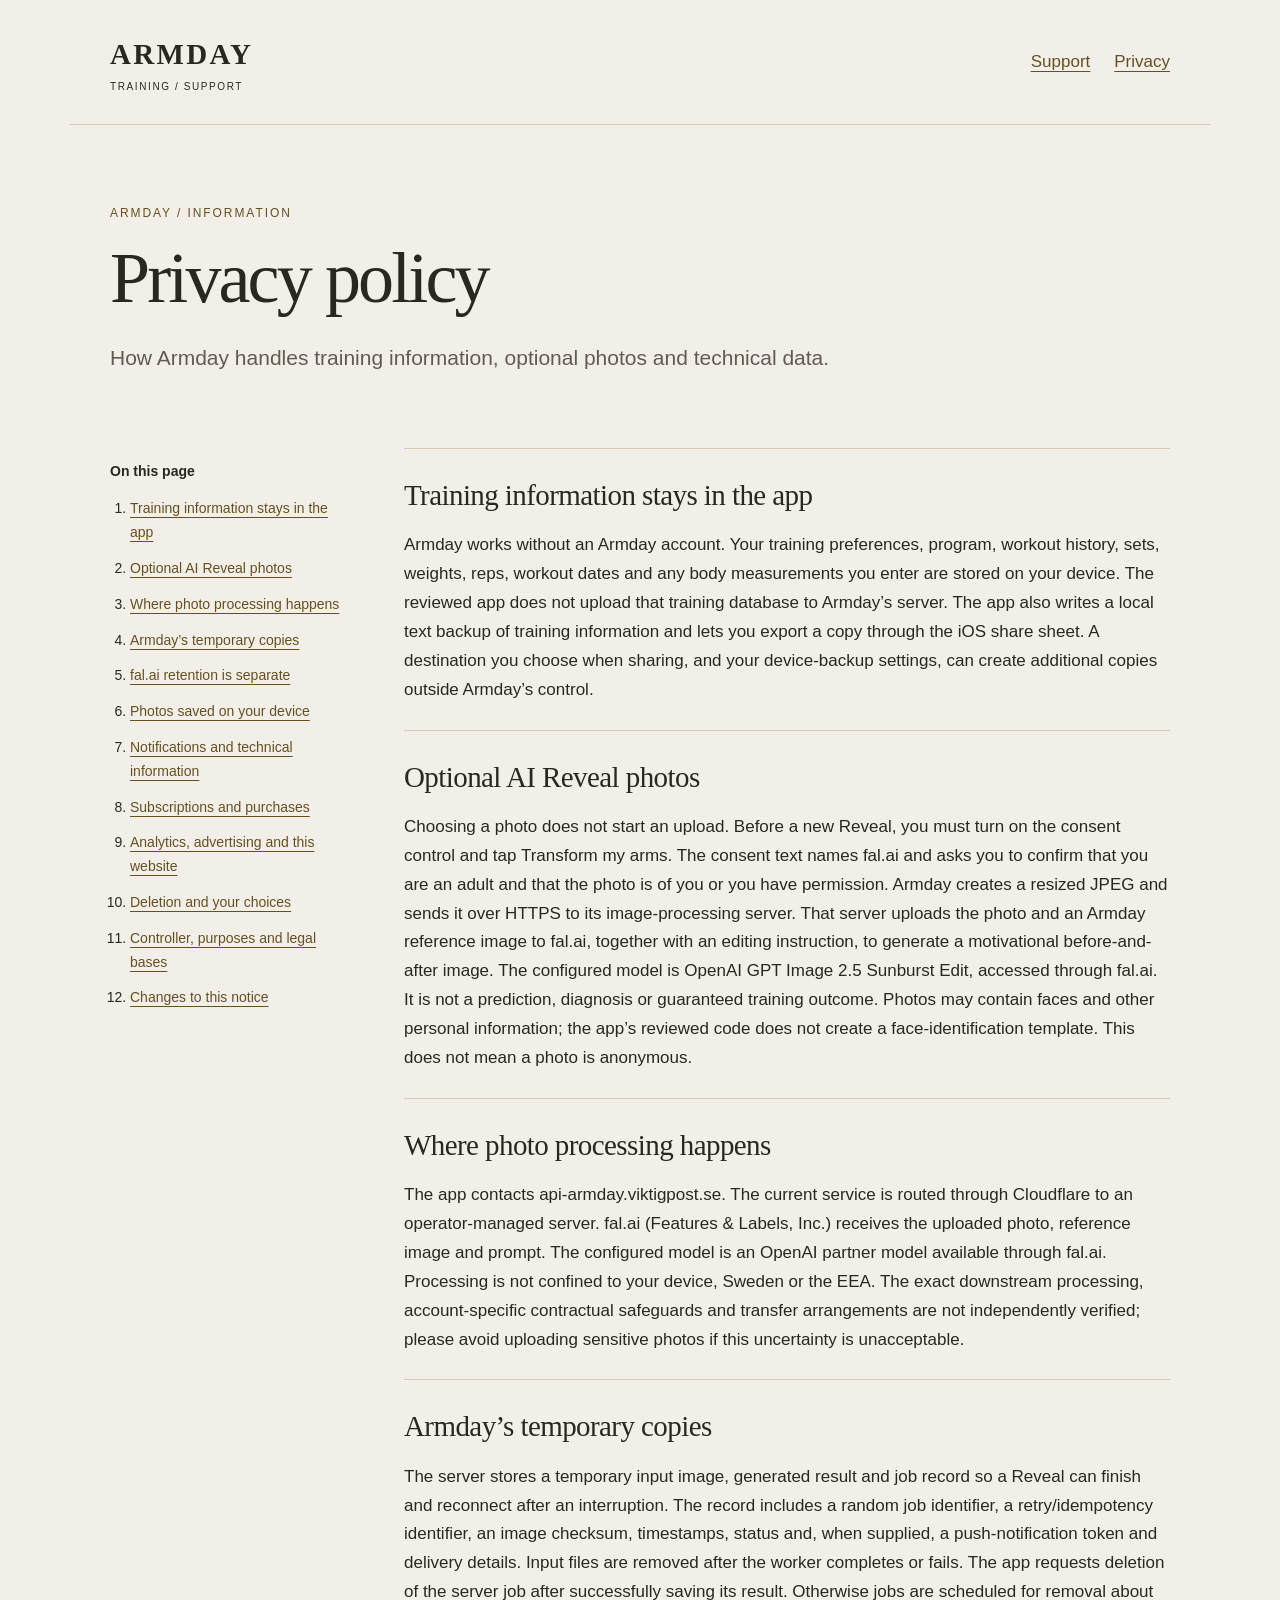
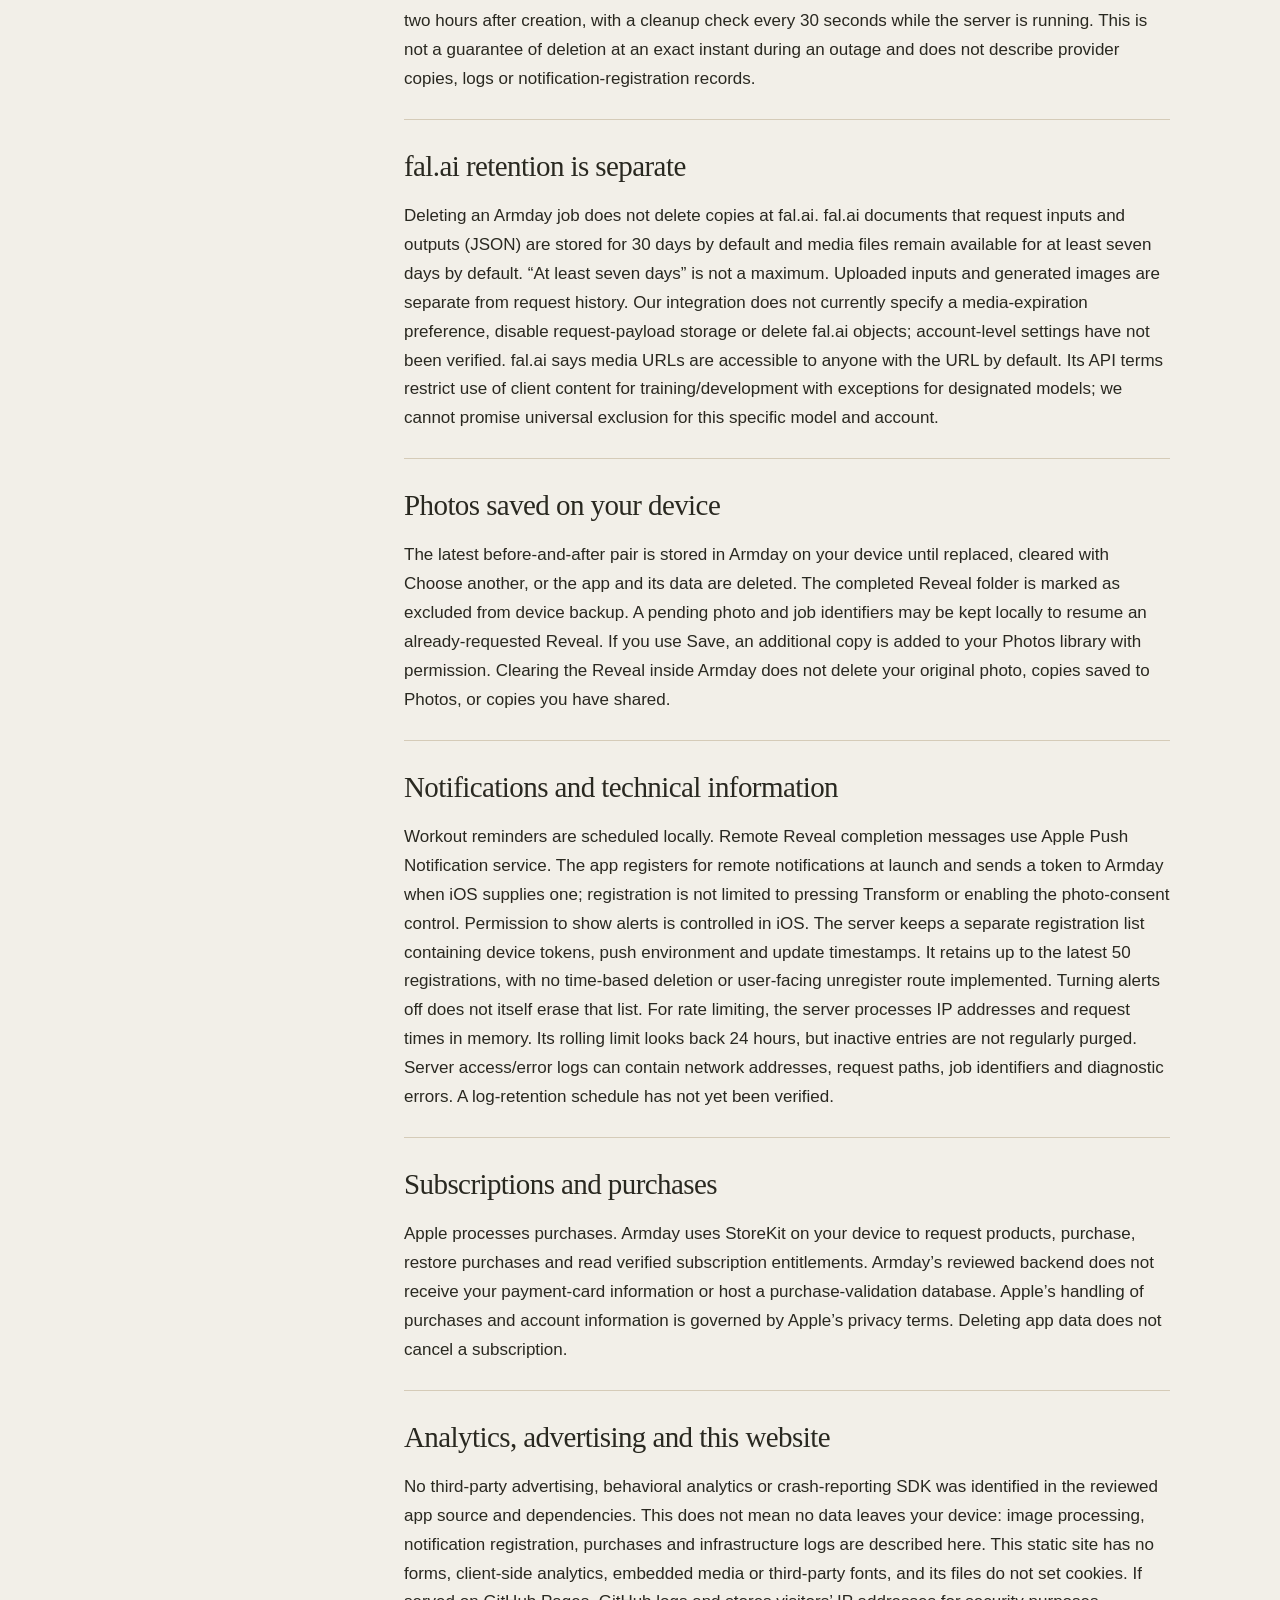
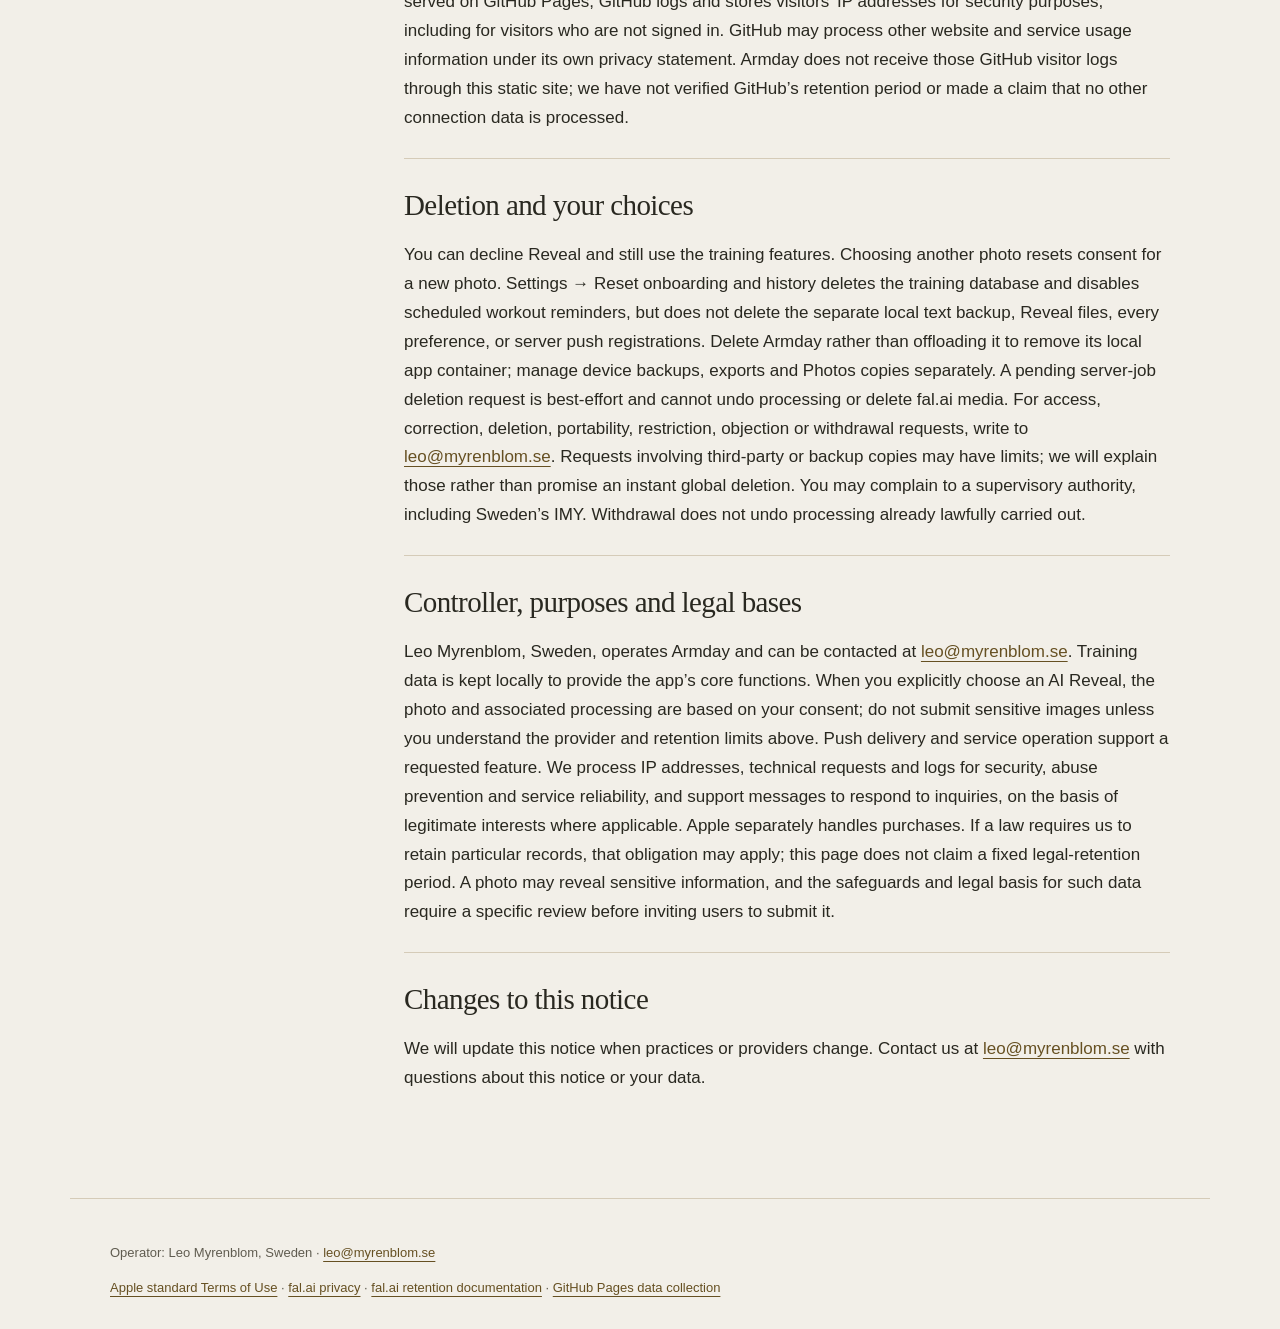
==== privacy/index.html @ 97add1f8 "Stage Armday privacy and support pages for owner review" ====
<!doctype html>
<html lang="en"><head><meta charset="utf-8"><meta name="viewport" content="width=device-width,initial-scale=1"><meta name="referrer" content="no-referrer"><title>Privacy policy — Armday</title><link rel="canonical" href="https://leonardhugo08-star.github.io/privacy/"><link rel="stylesheet" href="/styles.css"></head>
<body><a class="skip" href="#main">Skip to content</a><header><a class="brand" href="/">ARMDAY<span>TRAINING / SUPPORT</span></a><nav aria-label="Main"><a href="/support/">Support</a><a href="/privacy/">Privacy</a></nav></header>
<main id="main"><div class="intro"><p class="eyebrow">ARMDAY / INFORMATION</p><h1>Privacy policy</h1><p class="lede">How Armday handles training information, optional photos and technical data.</p></div><div class="layout"><aside><h2>On this page</h2><ol><li><a href="#section-1">Training information stays in the app</a></li><li><a href="#section-2">Optional AI Reveal photos</a></li><li><a href="#section-3">Where photo processing happens</a></li><li><a href="#section-4">Armday’s temporary copies</a></li><li><a href="#section-5">fal.ai retention is separate</a></li><li><a href="#section-6">Photos saved on your device</a></li><li><a href="#section-7">Notifications and technical information</a></li><li><a href="#section-8">Subscriptions and purchases</a></li><li><a href="#section-9">Analytics, advertising and this website</a></li><li><a href="#section-10">Deletion and your choices</a></li><li><a href="#section-11">Controller, purposes and legal bases</a></li><li><a href="#section-12">Changes to this notice</a></li></ol></aside><article><section id="section-1"><h2>Training information stays in the app</h2><p>Armday works without an Armday account. Your training preferences, program, workout history, sets, weights, reps, workout dates and any body measurements you enter are stored on your device. The reviewed app does not upload that training database to Armday’s server. The app also writes a local text backup of training information and lets you export a copy through the iOS share sheet. A destination you choose when sharing, and your device-backup settings, can create additional copies outside Armday’s control.</p></section><section id="section-2"><h2>Optional AI Reveal photos</h2><p>Choosing a photo does not start an upload. Before a new Reveal, you must turn on the consent control and tap Transform my arms. The consent text names fal.ai and asks you to confirm that you are an adult and that the photo is of you or you have permission. Armday creates a resized JPEG and sends it over HTTPS to its image-processing server. That server uploads the photo and an Armday reference image to fal.ai, together with an editing instruction, to generate a motivational before-and-after image. The configured model is OpenAI GPT Image 2.5 Sunburst Edit, accessed through fal.ai. It is not a prediction, diagnosis or guaranteed training outcome. Photos may contain faces and other personal information; the app’s reviewed code does not create a face-identification template. This does not mean a photo is anonymous.</p></section><section id="section-3"><h2>Where photo processing happens</h2><p>The app contacts api-armday.viktigpost.se. The current service is routed through Cloudflare to an operator-managed server. fal.ai (Features &amp; Labels, Inc.) receives the uploaded photo, reference image and prompt. The configured model is an OpenAI partner model available through fal.ai. Processing is not confined to your device, Sweden or the EEA. The exact downstream processing, account-specific contractual safeguards and transfer arrangements are not independently verified; please avoid uploading sensitive photos if this uncertainty is unacceptable.</p></section><section id="section-4"><h2>Armday’s temporary copies</h2><p>The server stores a temporary input image, generated result and job record so a Reveal can finish and reconnect after an interruption. The record includes a random job identifier, a retry/idempotency identifier, an image checksum, timestamps, status and, when supplied, a push-notification token and delivery details. Input files are removed after the worker completes or fails. The app requests deletion of the server job after successfully saving its result. Otherwise jobs are scheduled for removal about two hours after creation, with a cleanup check every 30 seconds while the server is running. This is not a guarantee of deletion at an exact instant during an outage and does not describe provider copies, logs or notification-registration records.</p></section><section id="section-5"><h2>fal.ai retention is separate</h2><p>Deleting an Armday job does not delete copies at fal.ai. fal.ai documents that request inputs and outputs (JSON) are stored for 30 days by default and media files remain available for at least seven days by default. “At least seven days” is not a maximum. Uploaded inputs and generated images are separate from request history. Our integration does not currently specify a media-expiration preference, disable request-payload storage or delete fal.ai objects; account-level settings have not been verified. fal.ai says media URLs are accessible to anyone with the URL by default. Its API terms restrict use of client content for training/development with exceptions for designated models; we cannot promise universal exclusion for this specific model and account.</p></section><section id="section-6"><h2>Photos saved on your device</h2><p>The latest before-and-after pair is stored in Armday on your device until replaced, cleared with Choose another, or the app and its data are deleted. The completed Reveal folder is marked as excluded from device backup. A pending photo and job identifiers may be kept locally to resume an already-requested Reveal. If you use Save, an additional copy is added to your Photos library with permission. Clearing the Reveal inside Armday does not delete your original photo, copies saved to Photos, or copies you have shared.</p></section><section id="section-7"><h2>Notifications and technical information</h2><p>Workout reminders are scheduled locally. Remote Reveal completion messages use Apple Push Notification service. The app registers for remote notifications at launch and sends a token to Armday when iOS supplies one; registration is not limited to pressing Transform or enabling the photo-consent control. Permission to show alerts is controlled in iOS. The server keeps a separate registration list containing device tokens, push environment and update timestamps. It retains up to the latest 50 registrations, with no time-based deletion or user-facing unregister route implemented. Turning alerts off does not itself erase that list. For rate limiting, the server processes IP addresses and request times in memory. Its rolling limit looks back 24 hours, but inactive entries are not regularly purged. Server access/error logs can contain network addresses, request paths, job identifiers and diagnostic errors. A log-retention schedule has not yet been verified.</p></section><section id="section-8"><h2>Subscriptions and purchases</h2><p>Apple processes purchases. Armday uses StoreKit on your device to request products, purchase, restore purchases and read verified subscription entitlements. Armday’s reviewed backend does not receive your payment-card information or host a purchase-validation database. Apple’s handling of purchases and account information is governed by Apple’s privacy terms. Deleting app data does not cancel a subscription.</p></section><section id="section-9"><h2>Analytics, advertising and this website</h2><p>No third-party advertising, behavioral analytics or crash-reporting SDK was identified in the reviewed app source and dependencies. This does not mean no data leaves your device: image processing, notification registration, purchases and infrastructure logs are described here. This static site has no forms, client-side analytics, embedded media or third-party fonts, and its files do not set cookies. If served on GitHub Pages, GitHub logs and stores visitors’ IP addresses for security purposes, including for visitors who are not signed in. GitHub may process other website and service usage information under its own privacy statement. Armday does not receive those GitHub visitor logs through this static site; we have not verified GitHub’s retention period or made a claim that no other connection data is processed.</p></section><section id="section-10"><h2>Deletion and your choices</h2><p>You can decline Reveal and still use the training features. Choosing another photo resets consent for a new photo. Settings → Reset onboarding and history deletes the training database and disables scheduled workout reminders, but does not delete the separate local text backup, Reveal files, every preference, or server push registrations. Delete Armday rather than offloading it to remove its local app container; manage device backups, exports and Photos copies separately. A pending server-job deletion request is best-effort and cannot undo processing or delete fal.ai media. For access, correction, deletion, portability, restriction, objection or withdrawal requests, write to <a href="mailto:leo@myrenblom.se">leo@myrenblom.se</a>. Requests involving third-party or backup copies may have limits; we will explain those rather than promise an instant global deletion. You may complain to a supervisory authority, including Sweden’s IMY. Withdrawal does not undo processing already lawfully carried out.</p></section><section id="section-11"><h2>Controller, purposes and legal bases</h2><p>Leo Myrenblom, Sweden, operates Armday and can be contacted at <a href="mailto:leo@myrenblom.se">leo@myrenblom.se</a>. Training data is kept locally to provide the app’s core functions. When you explicitly choose an AI Reveal, the photo and associated processing are based on your consent; do not submit sensitive images unless you understand the provider and retention limits above. Push delivery and service operation support a requested feature. We process IP addresses, technical requests and logs for security, abuse prevention and service reliability, and support messages to respond to inquiries, on the basis of legitimate interests where applicable. Apple separately handles purchases. If a law requires us to retain particular records, that obligation may apply; this page does not claim a fixed legal-retention period. A photo may reveal sensitive information, and the safeguards and legal basis for such data require a specific review before inviting users to submit it.</p></section><section id="section-12"><h2>Changes to this notice</h2><p>We will update this notice when practices or providers change. Contact us at <a href="mailto:leo@myrenblom.se">leo@myrenblom.se</a> with questions about this notice or your data.</p></section></article></div></main>
<footer><p>Operator: Leo Myrenblom, Sweden · <a href="mailto:leo@myrenblom.se">leo@myrenblom.se</a></p><a href="https://www.apple.com/legal/internet-services/itunes/dev/stdeula/">Apple standard Terms of Use</a> · <a href="https://fal.ai/privacy">fal.ai privacy</a> · <a href="https://fal.ai/docs/documentation/model-apis/media-expiration">fal.ai retention documentation</a> · <a href="https://docs.github.com/en/pages/getting-started-with-github-pages/what-is-github-pages#data-collection">GitHub Pages data collection</a></footer></body></html>
---- styles.css ----
*{box-sizing:border-box}html{scroll-behavior:auto}body{margin:0;background:#f2efe8;color:#292820;font:17px/1.7 ui-sans-serif,-apple-system,BlinkMacSystemFont,"Segoe UI",sans-serif}a{color:#665022;text-underline-offset:4px}a:focus-visible{outline:3px solid #987534;outline-offset:5px}header,main,footer{max-width:1140px;margin:auto;padding:30px 40px}header{display:flex;align-items:center;justify-content:space-between;gap:24px;border-bottom:1px solid #d5cbb8}.brand{font-family:Georgia,serif;font-weight:700;letter-spacing:.08em;font-size:29px;text-decoration:none;color:#292820}.brand span{display:block;font:10px/1.5 ui-sans-serif,sans-serif;letter-spacing:.16em}nav{display:flex;gap:24px}nav a{padding:10px 0}.notice{background:#292820;color:#fff1cf;text-align:center;font-size:12px;letter-spacing:.05em;padding:13px 22px}.intro{max-width:800px;padding:36px 0 52px}.eyebrow{font-size:12px;letter-spacing:.16em;color:#665022}h1{font-family:Georgia,serif;font-weight:400;font-size:clamp(42px,6vw,72px);line-height:1.08;letter-spacing:-.04em;margin:16px 0 25px}.lede{font-size:21px;line-height:1.55;color:#605c50}.layout{display:grid;grid-template-columns:230px minmax(0,1fr);gap:64px}aside{font-size:14px}aside h2{font-size:14px;font-weight:600}ol{padding-left:20px}li{margin-bottom:12px}article h2{font:400 29px/1.25 Georgia,serif;letter-spacing:-.02em;margin:0 0 18px}section{border-top:1px solid #d5cbb8;padding:28px 0 25px;scroll-margin-top:20px}section p{margin:0}footer{margin-top:50px;border-top:1px solid #d5cbb8;font-size:13px;color:#605c50}.skip{position:absolute;left:12px;top:-100px;background:white;padding:12px}.skip:focus{top:12px}p,a{overflow-wrap:anywhere}@media(max-width:740px){header,main,footer{padding:24px}.layout{display:block}.intro{padding:20px 0 28px}aside{border-top:1px solid #d5cbb8;padding:12px 0}aside ol{columns:2;column-gap:28px;font-size:13px}aside li{break-inside:avoid}header{align-items:flex-start;gap:12px}nav{gap:15px;font-size:14px}.brand{font-size:24px}.brand span{font-size:8px}h1{font-size:46px}.lede{font-size:18px}article h2{font-size:27px}body{font-size:16px}}@media(max-width:360px){header{flex-direction:column}aside ol{columns:1}}@media print{header,nav,aside,.skip{display:none}.layout{display:block}.notice{color:black;background:white}body{background:white;color:black}section{break-inside:avoid}h1{font-size:35px}}
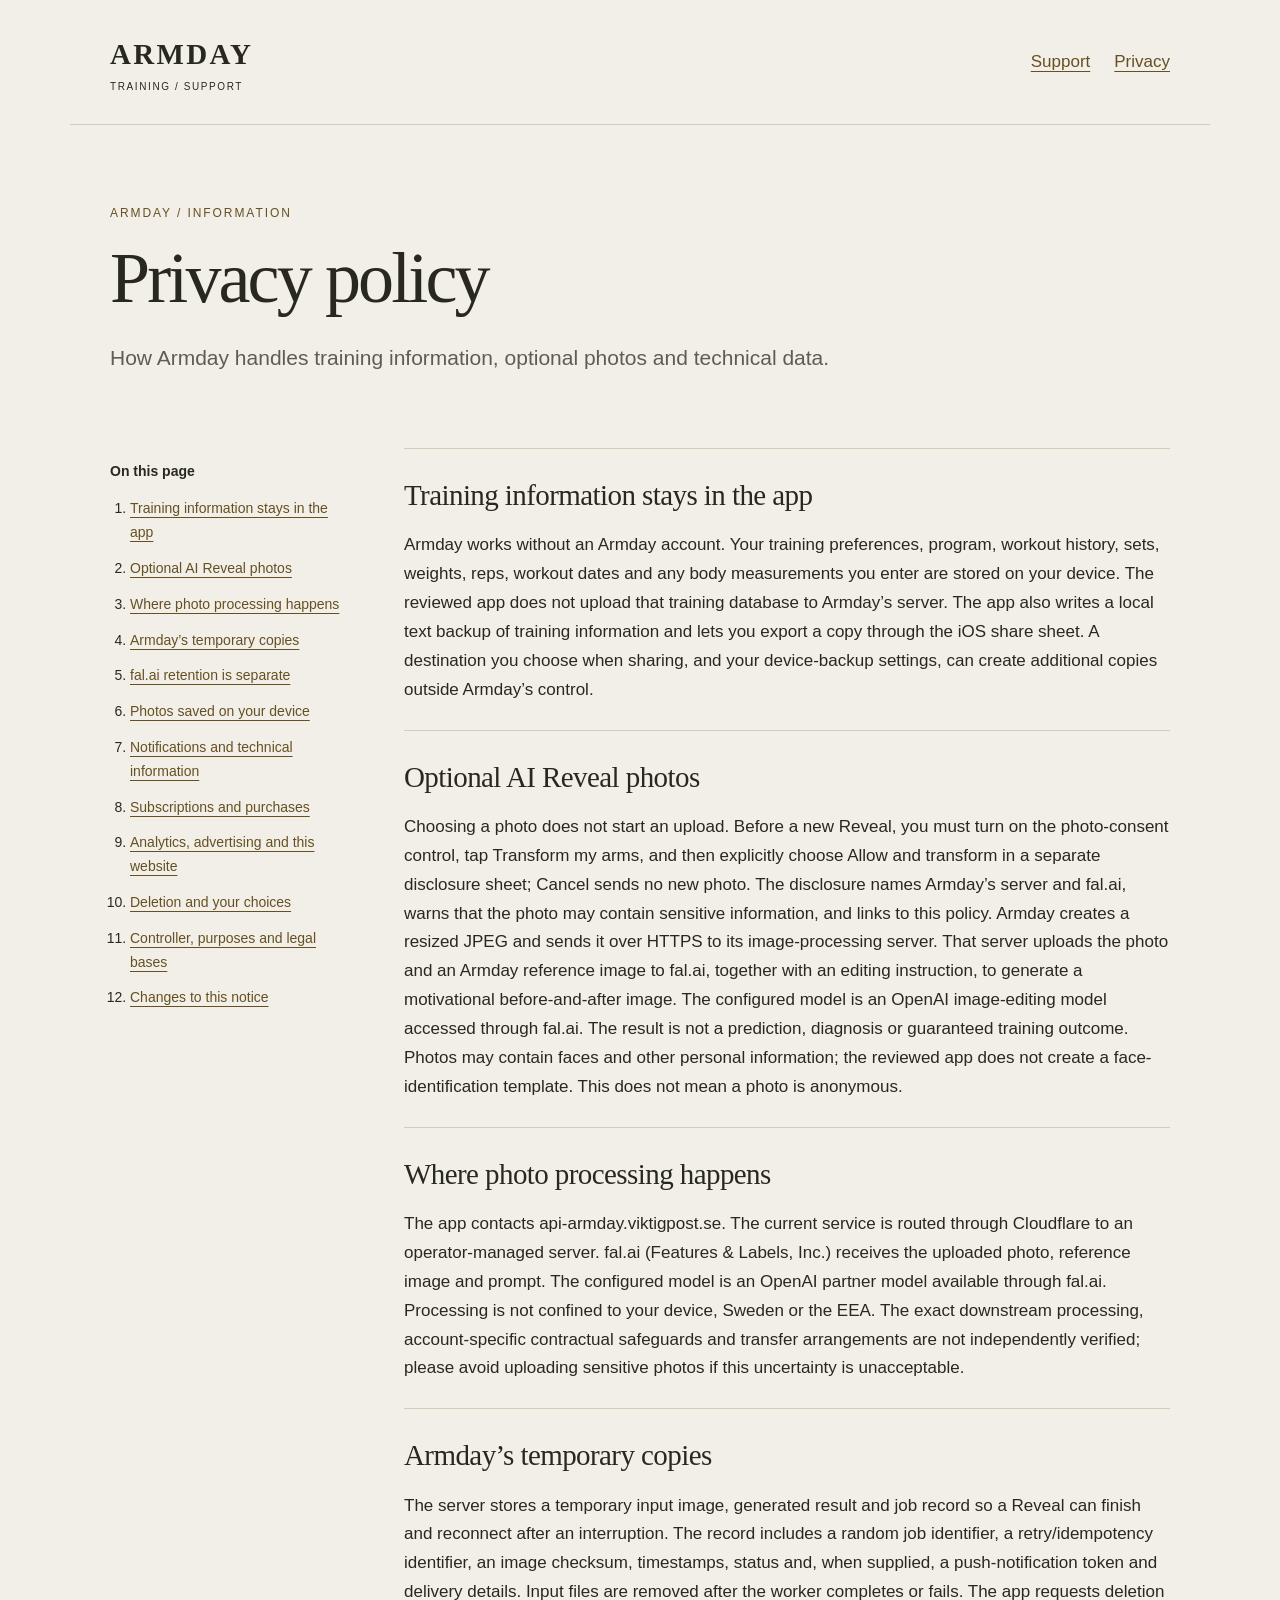
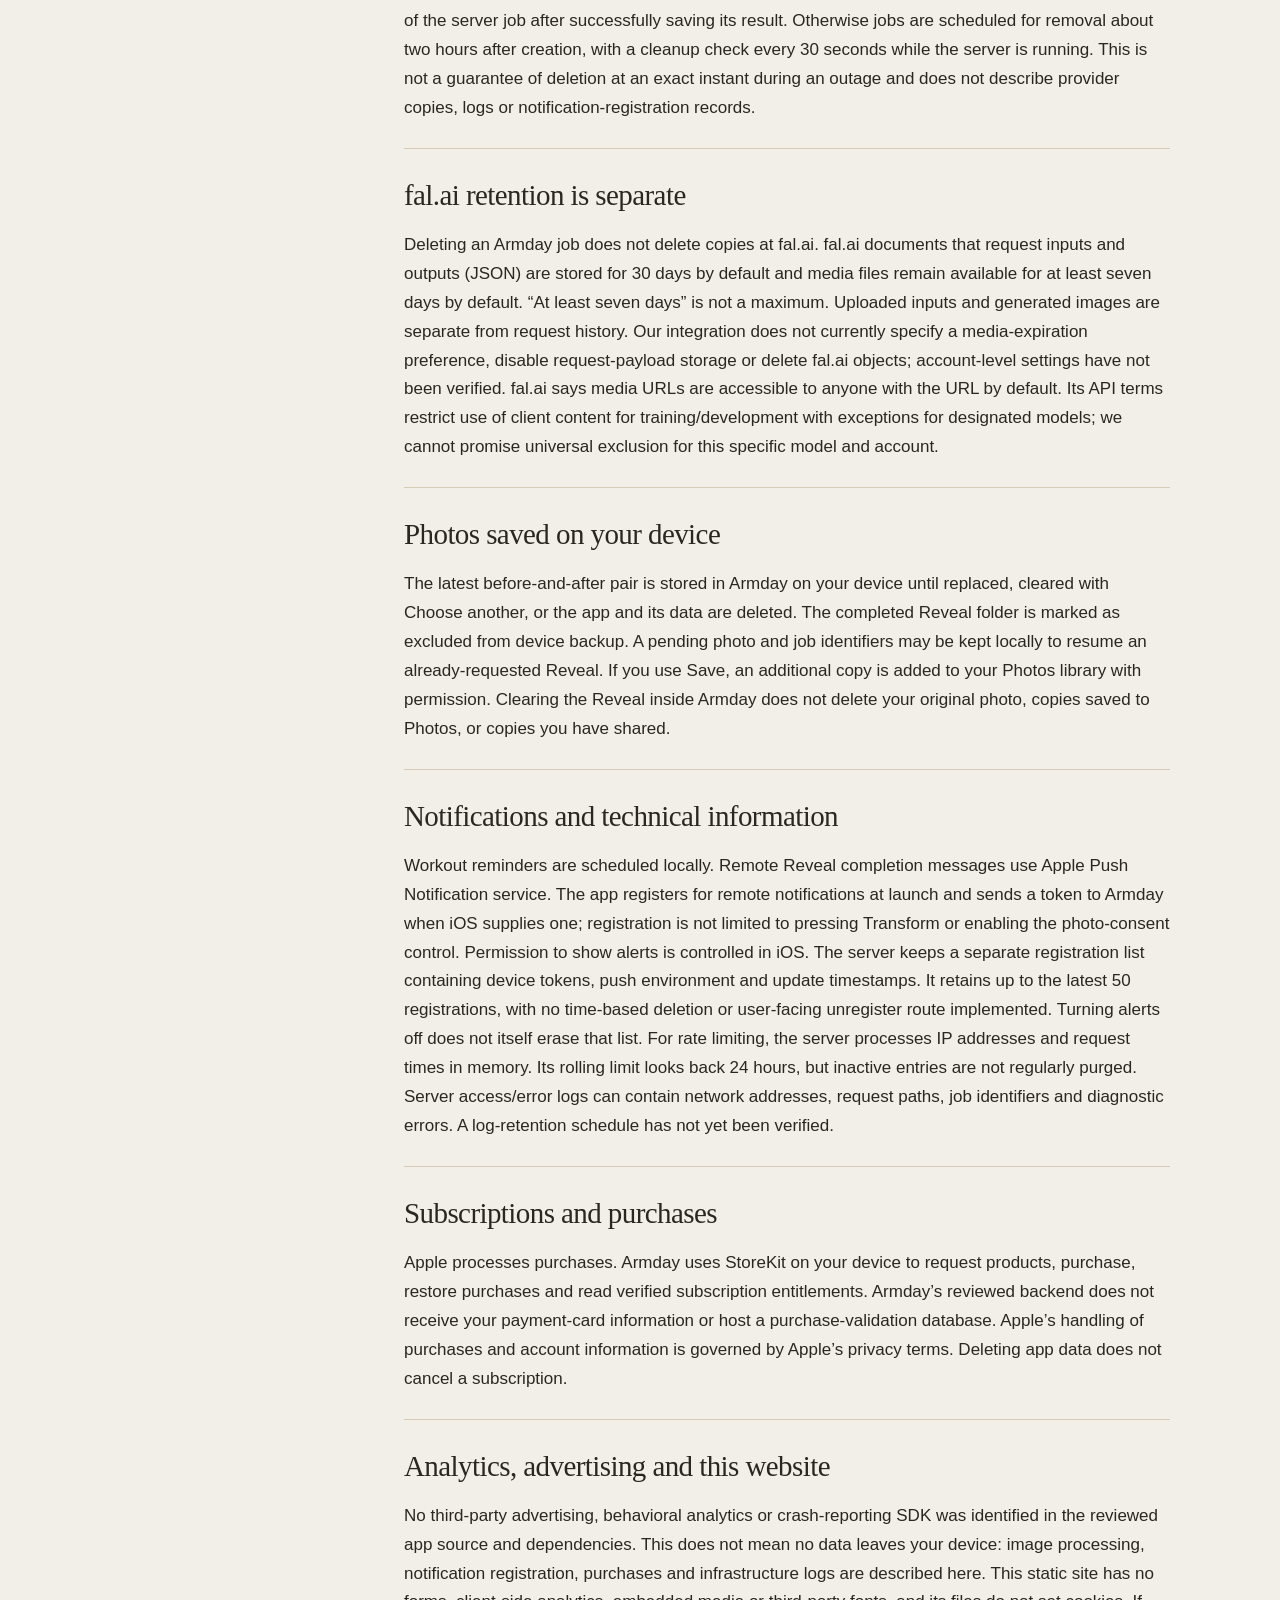
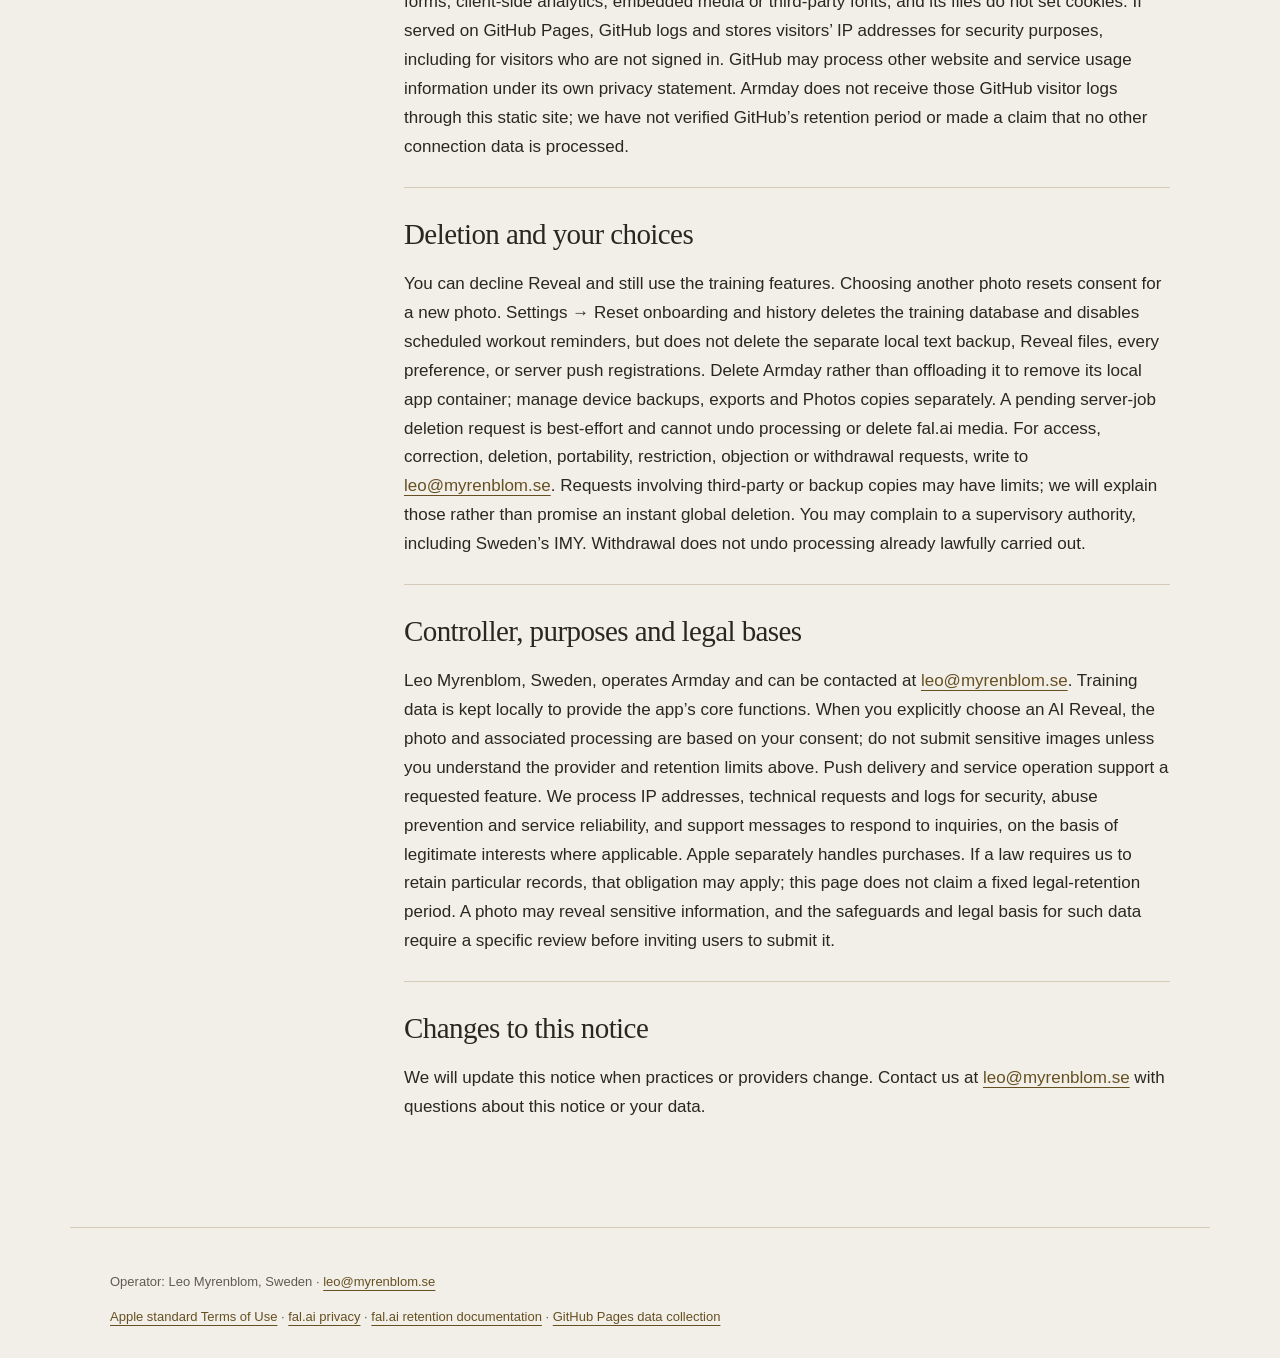
==== commit 56db6688: "Clarify separate photo consent in privacy notice" ====
--- a/privacy/index.html
+++ b/privacy/index.html
@@ -1,5 +1,5 @@
 <!doctype html>
 <html lang="en"><head><meta charset="utf-8"><meta name="viewport" content="width=device-width,initial-scale=1"><meta name="referrer" content="no-referrer"><title>Privacy policy — Armday</title><link rel="canonical" href="https://leonardhugo08-star.github.io/privacy/"><link rel="stylesheet" href="/styles.css"></head>
 <body><a class="skip" href="#main">Skip to content</a><header><a class="brand" href="/">ARMDAY<span>TRAINING / SUPPORT</span></a><nav aria-label="Main"><a href="/support/">Support</a><a href="/privacy/">Privacy</a></nav></header>
-<main id="main"><div class="intro"><p class="eyebrow">ARMDAY / INFORMATION</p><h1>Privacy policy</h1><p class="lede">How Armday handles training information, optional photos and technical data.</p></div><div class="layout"><aside><h2>On this page</h2><ol><li><a href="#section-1">Training information stays in the app</a></li><li><a href="#section-2">Optional AI Reveal photos</a></li><li><a href="#section-3">Where photo processing happens</a></li><li><a href="#section-4">Armday’s temporary copies</a></li><li><a href="#section-5">fal.ai retention is separate</a></li><li><a href="#section-6">Photos saved on your device</a></li><li><a href="#section-7">Notifications and technical information</a></li><li><a href="#section-8">Subscriptions and purchases</a></li><li><a href="#section-9">Analytics, advertising and this website</a></li><li><a href="#section-10">Deletion and your choices</a></li><li><a href="#section-11">Controller, purposes and legal bases</a></li><li><a href="#section-12">Changes to this notice</a></li></ol></aside><article><section id="section-1"><h2>Training information stays in the app</h2><p>Armday works without an Armday account. Your training preferences, program, workout history, sets, weights, reps, workout dates and any body measurements you enter are stored on your device. The reviewed app does not upload that training database to Armday’s server. The app also writes a local text backup of training information and lets you export a copy through the iOS share sheet. A destination you choose when sharing, and your device-backup settings, can create additional copies outside Armday’s control.</p></section><section id="section-2"><h2>Optional AI Reveal photos</h2><p>Choosing a photo does not start an upload. Before a new Reveal, you must turn on the consent control and tap Transform my arms. The consent text names fal.ai and asks you to confirm that you are an adult and that the photo is of you or you have permission. Armday creates a resized JPEG and sends it over HTTPS to its image-processing server. That server uploads the photo and an Armday reference image to fal.ai, together with an editing instruction, to generate a motivational before-and-after image. The configured model is OpenAI GPT Image 2.5 Sunburst Edit, accessed through fal.ai. It is not a prediction, diagnosis or guaranteed training outcome. Photos may contain faces and other personal information; the app’s reviewed code does not create a face-identification template. This does not mean a photo is anonymous.</p></section><section id="section-3"><h2>Where photo processing happens</h2><p>The app contacts api-armday.viktigpost.se. The current service is routed through Cloudflare to an operator-managed server. fal.ai (Features &amp; Labels, Inc.) receives the uploaded photo, reference image and prompt. The configured model is an OpenAI partner model available through fal.ai. Processing is not confined to your device, Sweden or the EEA. The exact downstream processing, account-specific contractual safeguards and transfer arrangements are not independently verified; please avoid uploading sensitive photos if this uncertainty is unacceptable.</p></section><section id="section-4"><h2>Armday’s temporary copies</h2><p>The server stores a temporary input image, generated result and job record so a Reveal can finish and reconnect after an interruption. The record includes a random job identifier, a retry/idempotency identifier, an image checksum, timestamps, status and, when supplied, a push-notification token and delivery details. Input files are removed after the worker completes or fails. The app requests deletion of the server job after successfully saving its result. Otherwise jobs are scheduled for removal about two hours after creation, with a cleanup check every 30 seconds while the server is running. This is not a guarantee of deletion at an exact instant during an outage and does not describe provider copies, logs or notification-registration records.</p></section><section id="section-5"><h2>fal.ai retention is separate</h2><p>Deleting an Armday job does not delete copies at fal.ai. fal.ai documents that request inputs and outputs (JSON) are stored for 30 days by default and media files remain available for at least seven days by default. “At least seven days” is not a maximum. Uploaded inputs and generated images are separate from request history. Our integration does not currently specify a media-expiration preference, disable request-payload storage or delete fal.ai objects; account-level settings have not been verified. fal.ai says media URLs are accessible to anyone with the URL by default. Its API terms restrict use of client content for training/development with exceptions for designated models; we cannot promise universal exclusion for this specific model and account.</p></section><section id="section-6"><h2>Photos saved on your device</h2><p>The latest before-and-after pair is stored in Armday on your device until replaced, cleared with Choose another, or the app and its data are deleted. The completed Reveal folder is marked as excluded from device backup. A pending photo and job identifiers may be kept locally to resume an already-requested Reveal. If you use Save, an additional copy is added to your Photos library with permission. Clearing the Reveal inside Armday does not delete your original photo, copies saved to Photos, or copies you have shared.</p></section><section id="section-7"><h2>Notifications and technical information</h2><p>Workout reminders are scheduled locally. Remote Reveal completion messages use Apple Push Notification service. The app registers for remote notifications at launch and sends a token to Armday when iOS supplies one; registration is not limited to pressing Transform or enabling the photo-consent control. Permission to show alerts is controlled in iOS. The server keeps a separate registration list containing device tokens, push environment and update timestamps. It retains up to the latest 50 registrations, with no time-based deletion or user-facing unregister route implemented. Turning alerts off does not itself erase that list. For rate limiting, the server processes IP addresses and request times in memory. Its rolling limit looks back 24 hours, but inactive entries are not regularly purged. Server access/error logs can contain network addresses, request paths, job identifiers and diagnostic errors. A log-retention schedule has not yet been verified.</p></section><section id="section-8"><h2>Subscriptions and purchases</h2><p>Apple processes purchases. Armday uses StoreKit on your device to request products, purchase, restore purchases and read verified subscription entitlements. Armday’s reviewed backend does not receive your payment-card information or host a purchase-validation database. Apple’s handling of purchases and account information is governed by Apple’s privacy terms. Deleting app data does not cancel a subscription.</p></section><section id="section-9"><h2>Analytics, advertising and this website</h2><p>No third-party advertising, behavioral analytics or crash-reporting SDK was identified in the reviewed app source and dependencies. This does not mean no data leaves your device: image processing, notification registration, purchases and infrastructure logs are described here. This static site has no forms, client-side analytics, embedded media or third-party fonts, and its files do not set cookies. If served on GitHub Pages, GitHub logs and stores visitors’ IP addresses for security purposes, including for visitors who are not signed in. GitHub may process other website and service usage information under its own privacy statement. Armday does not receive those GitHub visitor logs through this static site; we have not verified GitHub’s retention period or made a claim that no other connection data is processed.</p></section><section id="section-10"><h2>Deletion and your choices</h2><p>You can decline Reveal and still use the training features. Choosing another photo resets consent for a new photo. Settings → Reset onboarding and history deletes the training database and disables scheduled workout reminders, but does not delete the separate local text backup, Reveal files, every preference, or server push registrations. Delete Armday rather than offloading it to remove its local app container; manage device backups, exports and Photos copies separately. A pending server-job deletion request is best-effort and cannot undo processing or delete fal.ai media. For access, correction, deletion, portability, restriction, objection or withdrawal requests, write to <a href="mailto:leo@myrenblom.se">leo@myrenblom.se</a>. Requests involving third-party or backup copies may have limits; we will explain those rather than promise an instant global deletion. You may complain to a supervisory authority, including Sweden’s IMY. Withdrawal does not undo processing already lawfully carried out.</p></section><section id="section-11"><h2>Controller, purposes and legal bases</h2><p>Leo Myrenblom, Sweden, operates Armday and can be contacted at <a href="mailto:leo@myrenblom.se">leo@myrenblom.se</a>. Training data is kept locally to provide the app’s core functions. When you explicitly choose an AI Reveal, the photo and associated processing are based on your consent; do not submit sensitive images unless you understand the provider and retention limits above. Push delivery and service operation support a requested feature. We process IP addresses, technical requests and logs for security, abuse prevention and service reliability, and support messages to respond to inquiries, on the basis of legitimate interests where applicable. Apple separately handles purchases. If a law requires us to retain particular records, that obligation may apply; this page does not claim a fixed legal-retention period. A photo may reveal sensitive information, and the safeguards and legal basis for such data require a specific review before inviting users to submit it.</p></section><section id="section-12"><h2>Changes to this notice</h2><p>We will update this notice when practices or providers change. Contact us at <a href="mailto:leo@myrenblom.se">leo@myrenblom.se</a> with questions about this notice or your data.</p></section></article></div></main>
+<main id="main"><div class="intro"><p class="eyebrow">ARMDAY / INFORMATION</p><h1>Privacy policy</h1><p class="lede">How Armday handles training information, optional photos and technical data.</p></div><div class="layout"><aside><h2>On this page</h2><ol><li><a href="#section-1">Training information stays in the app</a></li><li><a href="#section-2">Optional AI Reveal photos</a></li><li><a href="#section-3">Where photo processing happens</a></li><li><a href="#section-4">Armday’s temporary copies</a></li><li><a href="#section-5">fal.ai retention is separate</a></li><li><a href="#section-6">Photos saved on your device</a></li><li><a href="#section-7">Notifications and technical information</a></li><li><a href="#section-8">Subscriptions and purchases</a></li><li><a href="#section-9">Analytics, advertising and this website</a></li><li><a href="#section-10">Deletion and your choices</a></li><li><a href="#section-11">Controller, purposes and legal bases</a></li><li><a href="#section-12">Changes to this notice</a></li></ol></aside><article><section id="section-1"><h2>Training information stays in the app</h2><p>Armday works without an Armday account. Your training preferences, program, workout history, sets, weights, reps, workout dates and any body measurements you enter are stored on your device. The reviewed app does not upload that training database to Armday’s server. The app also writes a local text backup of training information and lets you export a copy through the iOS share sheet. A destination you choose when sharing, and your device-backup settings, can create additional copies outside Armday’s control.</p></section><section id="section-2"><h2>Optional AI Reveal photos</h2><p>Choosing a photo does not start an upload. Before a new Reveal, you must turn on the photo-consent control, tap Transform my arms, and then explicitly choose Allow and transform in a separate disclosure sheet; Cancel sends no new photo. The disclosure names Armday’s server and fal.ai, warns that the photo may contain sensitive information, and links to this policy. Armday creates a resized JPEG and sends it over HTTPS to its image-processing server. That server uploads the photo and an Armday reference image to fal.ai, together with an editing instruction, to generate a motivational before-and-after image. The configured model is an OpenAI image-editing model accessed through fal.ai. The result is not a prediction, diagnosis or guaranteed training outcome. Photos may contain faces and other personal information; the reviewed app does not create a face-identification template. This does not mean a photo is anonymous.</p></section><section id="section-3"><h2>Where photo processing happens</h2><p>The app contacts api-armday.viktigpost.se. The current service is routed through Cloudflare to an operator-managed server. fal.ai (Features &amp; Labels, Inc.) receives the uploaded photo, reference image and prompt. The configured model is an OpenAI partner model available through fal.ai. Processing is not confined to your device, Sweden or the EEA. The exact downstream processing, account-specific contractual safeguards and transfer arrangements are not independently verified; please avoid uploading sensitive photos if this uncertainty is unacceptable.</p></section><section id="section-4"><h2>Armday’s temporary copies</h2><p>The server stores a temporary input image, generated result and job record so a Reveal can finish and reconnect after an interruption. The record includes a random job identifier, a retry/idempotency identifier, an image checksum, timestamps, status and, when supplied, a push-notification token and delivery details. Input files are removed after the worker completes or fails. The app requests deletion of the server job after successfully saving its result. Otherwise jobs are scheduled for removal about two hours after creation, with a cleanup check every 30 seconds while the server is running. This is not a guarantee of deletion at an exact instant during an outage and does not describe provider copies, logs or notification-registration records.</p></section><section id="section-5"><h2>fal.ai retention is separate</h2><p>Deleting an Armday job does not delete copies at fal.ai. fal.ai documents that request inputs and outputs (JSON) are stored for 30 days by default and media files remain available for at least seven days by default. “At least seven days” is not a maximum. Uploaded inputs and generated images are separate from request history. Our integration does not currently specify a media-expiration preference, disable request-payload storage or delete fal.ai objects; account-level settings have not been verified. fal.ai says media URLs are accessible to anyone with the URL by default. Its API terms restrict use of client content for training/development with exceptions for designated models; we cannot promise universal exclusion for this specific model and account.</p></section><section id="section-6"><h2>Photos saved on your device</h2><p>The latest before-and-after pair is stored in Armday on your device until replaced, cleared with Choose another, or the app and its data are deleted. The completed Reveal folder is marked as excluded from device backup. A pending photo and job identifiers may be kept locally to resume an already-requested Reveal. If you use Save, an additional copy is added to your Photos library with permission. Clearing the Reveal inside Armday does not delete your original photo, copies saved to Photos, or copies you have shared.</p></section><section id="section-7"><h2>Notifications and technical information</h2><p>Workout reminders are scheduled locally. Remote Reveal completion messages use Apple Push Notification service. The app registers for remote notifications at launch and sends a token to Armday when iOS supplies one; registration is not limited to pressing Transform or enabling the photo-consent control. Permission to show alerts is controlled in iOS. The server keeps a separate registration list containing device tokens, push environment and update timestamps. It retains up to the latest 50 registrations, with no time-based deletion or user-facing unregister route implemented. Turning alerts off does not itself erase that list. For rate limiting, the server processes IP addresses and request times in memory. Its rolling limit looks back 24 hours, but inactive entries are not regularly purged. Server access/error logs can contain network addresses, request paths, job identifiers and diagnostic errors. A log-retention schedule has not yet been verified.</p></section><section id="section-8"><h2>Subscriptions and purchases</h2><p>Apple processes purchases. Armday uses StoreKit on your device to request products, purchase, restore purchases and read verified subscription entitlements. Armday’s reviewed backend does not receive your payment-card information or host a purchase-validation database. Apple’s handling of purchases and account information is governed by Apple’s privacy terms. Deleting app data does not cancel a subscription.</p></section><section id="section-9"><h2>Analytics, advertising and this website</h2><p>No third-party advertising, behavioral analytics or crash-reporting SDK was identified in the reviewed app source and dependencies. This does not mean no data leaves your device: image processing, notification registration, purchases and infrastructure logs are described here. This static site has no forms, client-side analytics, embedded media or third-party fonts, and its files do not set cookies. If served on GitHub Pages, GitHub logs and stores visitors’ IP addresses for security purposes, including for visitors who are not signed in. GitHub may process other website and service usage information under its own privacy statement. Armday does not receive those GitHub visitor logs through this static site; we have not verified GitHub’s retention period or made a claim that no other connection data is processed.</p></section><section id="section-10"><h2>Deletion and your choices</h2><p>You can decline Reveal and still use the training features. Choosing another photo resets consent for a new photo. Settings → Reset onboarding and history deletes the training database and disables scheduled workout reminders, but does not delete the separate local text backup, Reveal files, every preference, or server push registrations. Delete Armday rather than offloading it to remove its local app container; manage device backups, exports and Photos copies separately. A pending server-job deletion request is best-effort and cannot undo processing or delete fal.ai media. For access, correction, deletion, portability, restriction, objection or withdrawal requests, write to <a href="mailto:leo@myrenblom.se">leo@myrenblom.se</a>. Requests involving third-party or backup copies may have limits; we will explain those rather than promise an instant global deletion. You may complain to a supervisory authority, including Sweden’s IMY. Withdrawal does not undo processing already lawfully carried out.</p></section><section id="section-11"><h2>Controller, purposes and legal bases</h2><p>Leo Myrenblom, Sweden, operates Armday and can be contacted at <a href="mailto:leo@myrenblom.se">leo@myrenblom.se</a>. Training data is kept locally to provide the app’s core functions. When you explicitly choose an AI Reveal, the photo and associated processing are based on your consent; do not submit sensitive images unless you understand the provider and retention limits above. Push delivery and service operation support a requested feature. We process IP addresses, technical requests and logs for security, abuse prevention and service reliability, and support messages to respond to inquiries, on the basis of legitimate interests where applicable. Apple separately handles purchases. If a law requires us to retain particular records, that obligation may apply; this page does not claim a fixed legal-retention period. A photo may reveal sensitive information, and the safeguards and legal basis for such data require a specific review before inviting users to submit it.</p></section><section id="section-12"><h2>Changes to this notice</h2><p>We will update this notice when practices or providers change. Contact us at <a href="mailto:leo@myrenblom.se">leo@myrenblom.se</a> with questions about this notice or your data.</p></section></article></div></main>
 <footer><p>Operator: Leo Myrenblom, Sweden · <a href="mailto:leo@myrenblom.se">leo@myrenblom.se</a></p><a href="https://www.apple.com/legal/internet-services/itunes/dev/stdeula/">Apple standard Terms of Use</a> · <a href="https://fal.ai/privacy">fal.ai privacy</a> · <a href="https://fal.ai/docs/documentation/model-apis/media-expiration">fal.ai retention documentation</a> · <a href="https://docs.github.com/en/pages/getting-started-with-github-pages/what-is-github-pages#data-collection">GitHub Pages data collection</a></footer></body></html>
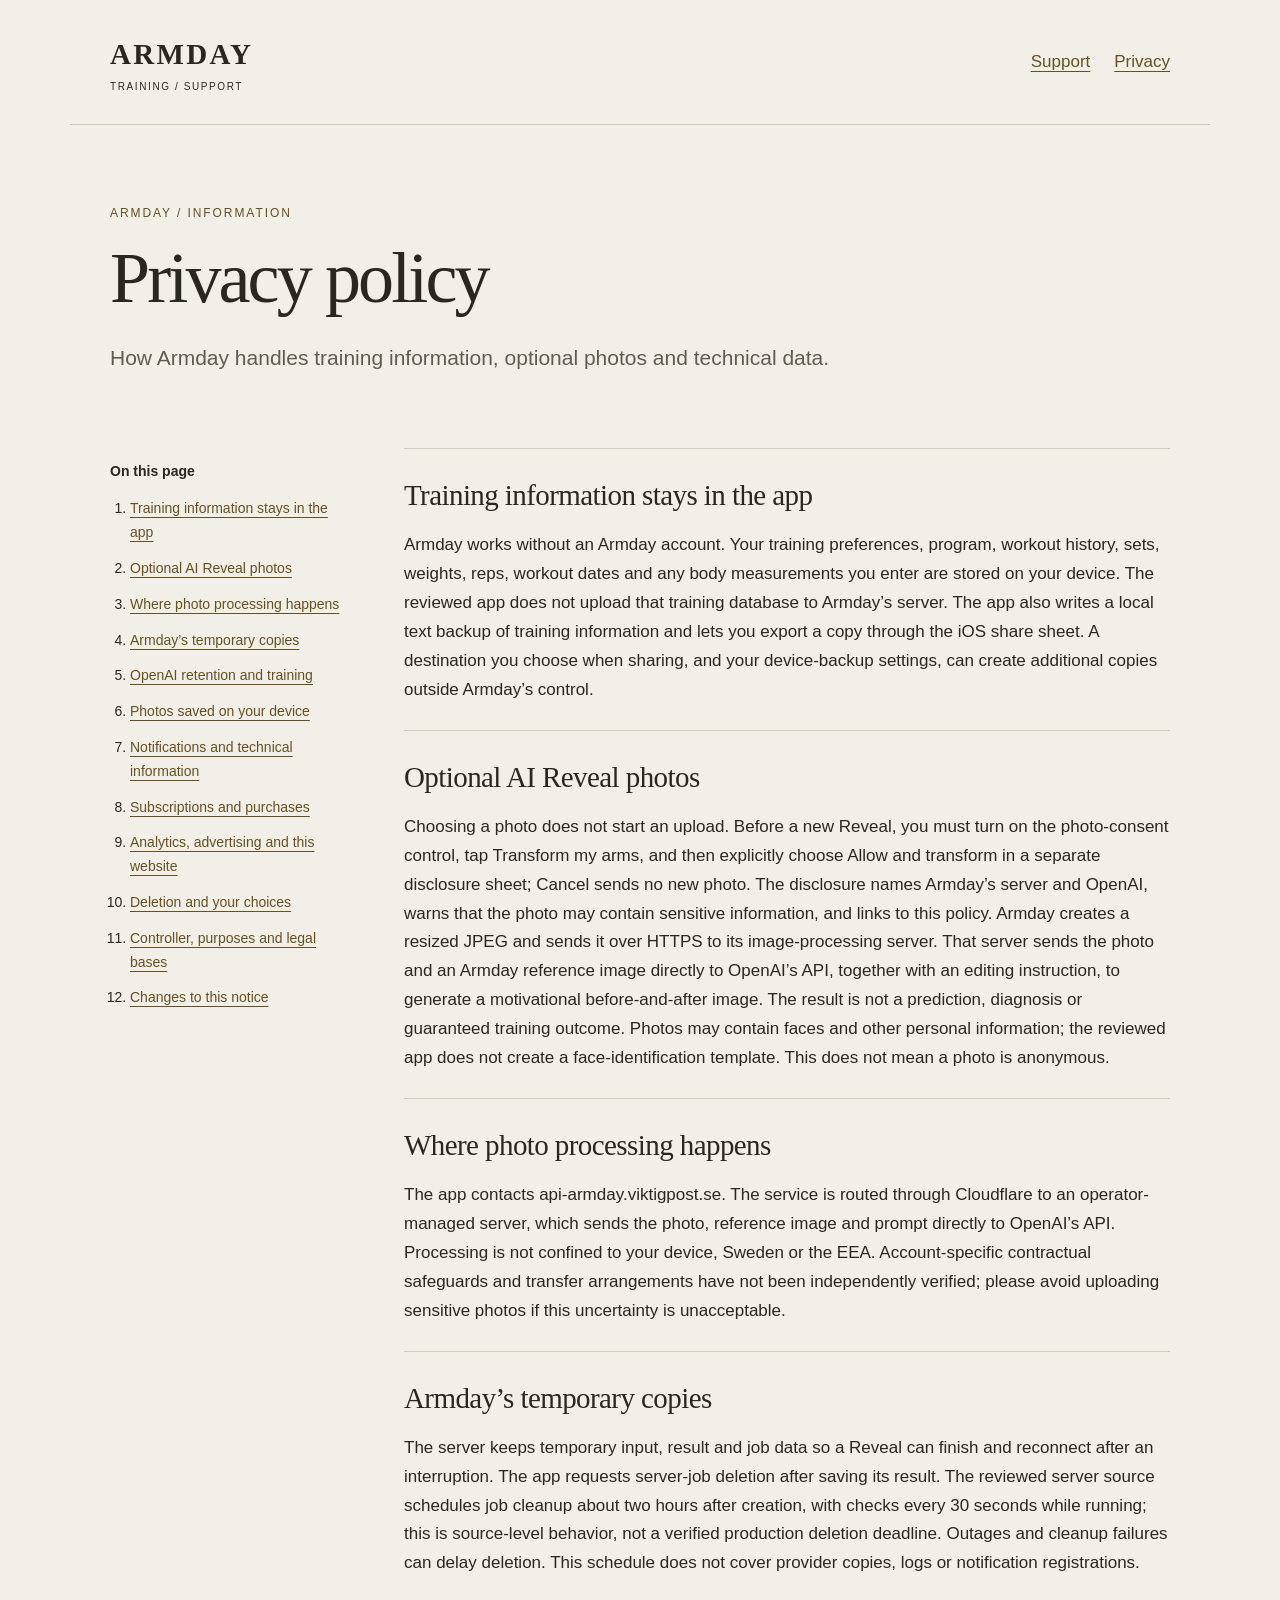
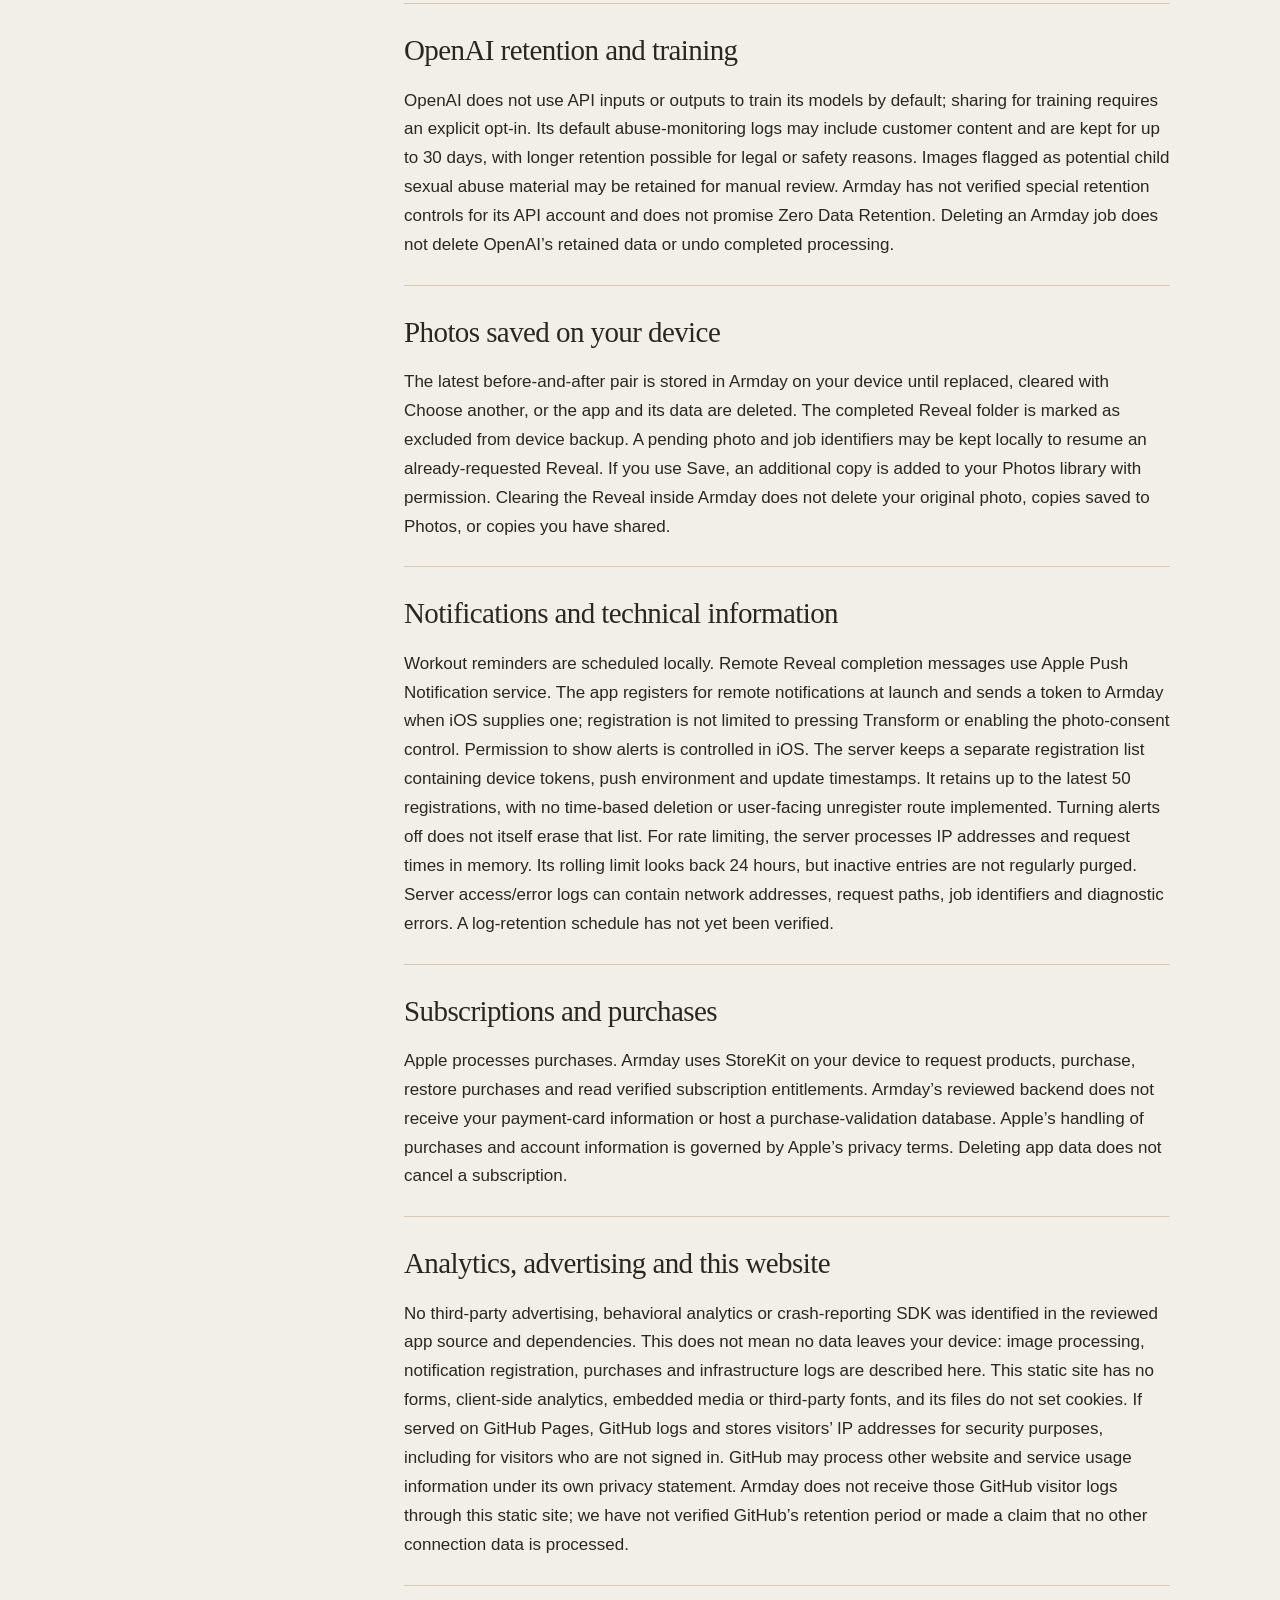
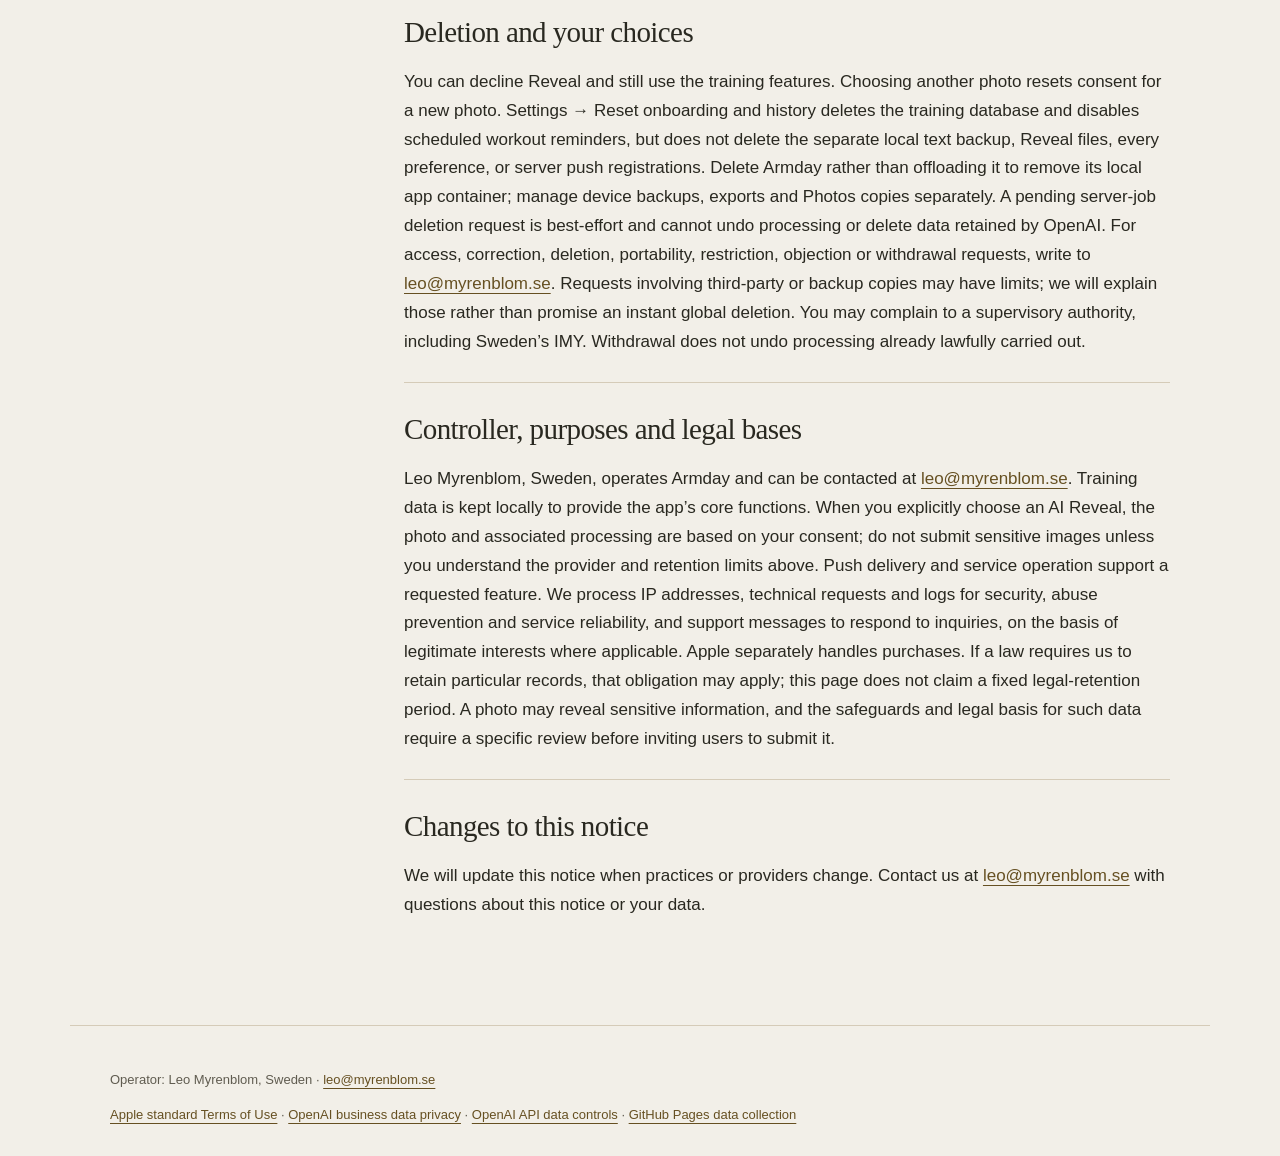
==== commit a83c9549: "Update Armday Reveal disclosure to direct OpenAI API" ====
--- a/privacy/index.html
+++ b/privacy/index.html
@@ -1,5 +1,5 @@
 <!doctype html>
 <html lang="en"><head><meta charset="utf-8"><meta name="viewport" content="width=device-width,initial-scale=1"><meta name="referrer" content="no-referrer"><title>Privacy policy — Armday</title><link rel="canonical" href="https://leonardhugo08-star.github.io/privacy/"><link rel="stylesheet" href="/styles.css"></head>
 <body><a class="skip" href="#main">Skip to content</a><header><a class="brand" href="/">ARMDAY<span>TRAINING / SUPPORT</span></a><nav aria-label="Main"><a href="/support/">Support</a><a href="/privacy/">Privacy</a></nav></header>
-<main id="main"><div class="intro"><p class="eyebrow">ARMDAY / INFORMATION</p><h1>Privacy policy</h1><p class="lede">How Armday handles training information, optional photos and technical data.</p></div><div class="layout"><aside><h2>On this page</h2><ol><li><a href="#section-1">Training information stays in the app</a></li><li><a href="#section-2">Optional AI Reveal photos</a></li><li><a href="#section-3">Where photo processing happens</a></li><li><a href="#section-4">Armday’s temporary copies</a></li><li><a href="#section-5">fal.ai retention is separate</a></li><li><a href="#section-6">Photos saved on your device</a></li><li><a href="#section-7">Notifications and technical information</a></li><li><a href="#section-8">Subscriptions and purchases</a></li><li><a href="#section-9">Analytics, advertising and this website</a></li><li><a href="#section-10">Deletion and your choices</a></li><li><a href="#section-11">Controller, purposes and legal bases</a></li><li><a href="#section-12">Changes to this notice</a></li></ol></aside><article><section id="section-1"><h2>Training information stays in the app</h2><p>Armday works without an Armday account. Your training preferences, program, workout history, sets, weights, reps, workout dates and any body measurements you enter are stored on your device. The reviewed app does not upload that training database to Armday’s server. The app also writes a local text backup of training information and lets you export a copy through the iOS share sheet. A destination you choose when sharing, and your device-backup settings, can create additional copies outside Armday’s control.</p></section><section id="section-2"><h2>Optional AI Reveal photos</h2><p>Choosing a photo does not start an upload. Before a new Reveal, you must turn on the photo-consent control, tap Transform my arms, and then explicitly choose Allow and transform in a separate disclosure sheet; Cancel sends no new photo. The disclosure names Armday’s server and fal.ai, warns that the photo may contain sensitive information, and links to this policy. Armday creates a resized JPEG and sends it over HTTPS to its image-processing server. That server uploads the photo and an Armday reference image to fal.ai, together with an editing instruction, to generate a motivational before-and-after image. The configured model is an OpenAI image-editing model accessed through fal.ai. The result is not a prediction, diagnosis or guaranteed training outcome. Photos may contain faces and other personal information; the reviewed app does not create a face-identification template. This does not mean a photo is anonymous.</p></section><section id="section-3"><h2>Where photo processing happens</h2><p>The app contacts api-armday.viktigpost.se. The current service is routed through Cloudflare to an operator-managed server. fal.ai (Features &amp; Labels, Inc.) receives the uploaded photo, reference image and prompt. The configured model is an OpenAI partner model available through fal.ai. Processing is not confined to your device, Sweden or the EEA. The exact downstream processing, account-specific contractual safeguards and transfer arrangements are not independently verified; please avoid uploading sensitive photos if this uncertainty is unacceptable.</p></section><section id="section-4"><h2>Armday’s temporary copies</h2><p>The server stores a temporary input image, generated result and job record so a Reveal can finish and reconnect after an interruption. The record includes a random job identifier, a retry/idempotency identifier, an image checksum, timestamps, status and, when supplied, a push-notification token and delivery details. Input files are removed after the worker completes or fails. The app requests deletion of the server job after successfully saving its result. Otherwise jobs are scheduled for removal about two hours after creation, with a cleanup check every 30 seconds while the server is running. This is not a guarantee of deletion at an exact instant during an outage and does not describe provider copies, logs or notification-registration records.</p></section><section id="section-5"><h2>fal.ai retention is separate</h2><p>Deleting an Armday job does not delete copies at fal.ai. fal.ai documents that request inputs and outputs (JSON) are stored for 30 days by default and media files remain available for at least seven days by default. “At least seven days” is not a maximum. Uploaded inputs and generated images are separate from request history. Our integration does not currently specify a media-expiration preference, disable request-payload storage or delete fal.ai objects; account-level settings have not been verified. fal.ai says media URLs are accessible to anyone with the URL by default. Its API terms restrict use of client content for training/development with exceptions for designated models; we cannot promise universal exclusion for this specific model and account.</p></section><section id="section-6"><h2>Photos saved on your device</h2><p>The latest before-and-after pair is stored in Armday on your device until replaced, cleared with Choose another, or the app and its data are deleted. The completed Reveal folder is marked as excluded from device backup. A pending photo and job identifiers may be kept locally to resume an already-requested Reveal. If you use Save, an additional copy is added to your Photos library with permission. Clearing the Reveal inside Armday does not delete your original photo, copies saved to Photos, or copies you have shared.</p></section><section id="section-7"><h2>Notifications and technical information</h2><p>Workout reminders are scheduled locally. Remote Reveal completion messages use Apple Push Notification service. The app registers for remote notifications at launch and sends a token to Armday when iOS supplies one; registration is not limited to pressing Transform or enabling the photo-consent control. Permission to show alerts is controlled in iOS. The server keeps a separate registration list containing device tokens, push environment and update timestamps. It retains up to the latest 50 registrations, with no time-based deletion or user-facing unregister route implemented. Turning alerts off does not itself erase that list. For rate limiting, the server processes IP addresses and request times in memory. Its rolling limit looks back 24 hours, but inactive entries are not regularly purged. Server access/error logs can contain network addresses, request paths, job identifiers and diagnostic errors. A log-retention schedule has not yet been verified.</p></section><section id="section-8"><h2>Subscriptions and purchases</h2><p>Apple processes purchases. Armday uses StoreKit on your device to request products, purchase, restore purchases and read verified subscription entitlements. Armday’s reviewed backend does not receive your payment-card information or host a purchase-validation database. Apple’s handling of purchases and account information is governed by Apple’s privacy terms. Deleting app data does not cancel a subscription.</p></section><section id="section-9"><h2>Analytics, advertising and this website</h2><p>No third-party advertising, behavioral analytics or crash-reporting SDK was identified in the reviewed app source and dependencies. This does not mean no data leaves your device: image processing, notification registration, purchases and infrastructure logs are described here. This static site has no forms, client-side analytics, embedded media or third-party fonts, and its files do not set cookies. If served on GitHub Pages, GitHub logs and stores visitors’ IP addresses for security purposes, including for visitors who are not signed in. GitHub may process other website and service usage information under its own privacy statement. Armday does not receive those GitHub visitor logs through this static site; we have not verified GitHub’s retention period or made a claim that no other connection data is processed.</p></section><section id="section-10"><h2>Deletion and your choices</h2><p>You can decline Reveal and still use the training features. Choosing another photo resets consent for a new photo. Settings → Reset onboarding and history deletes the training database and disables scheduled workout reminders, but does not delete the separate local text backup, Reveal files, every preference, or server push registrations. Delete Armday rather than offloading it to remove its local app container; manage device backups, exports and Photos copies separately. A pending server-job deletion request is best-effort and cannot undo processing or delete fal.ai media. For access, correction, deletion, portability, restriction, objection or withdrawal requests, write to <a href="mailto:leo@myrenblom.se">leo@myrenblom.se</a>. Requests involving third-party or backup copies may have limits; we will explain those rather than promise an instant global deletion. You may complain to a supervisory authority, including Sweden’s IMY. Withdrawal does not undo processing already lawfully carried out.</p></section><section id="section-11"><h2>Controller, purposes and legal bases</h2><p>Leo Myrenblom, Sweden, operates Armday and can be contacted at <a href="mailto:leo@myrenblom.se">leo@myrenblom.se</a>. Training data is kept locally to provide the app’s core functions. When you explicitly choose an AI Reveal, the photo and associated processing are based on your consent; do not submit sensitive images unless you understand the provider and retention limits above. Push delivery and service operation support a requested feature. We process IP addresses, technical requests and logs for security, abuse prevention and service reliability, and support messages to respond to inquiries, on the basis of legitimate interests where applicable. Apple separately handles purchases. If a law requires us to retain particular records, that obligation may apply; this page does not claim a fixed legal-retention period. A photo may reveal sensitive information, and the safeguards and legal basis for such data require a specific review before inviting users to submit it.</p></section><section id="section-12"><h2>Changes to this notice</h2><p>We will update this notice when practices or providers change. Contact us at <a href="mailto:leo@myrenblom.se">leo@myrenblom.se</a> with questions about this notice or your data.</p></section></article></div></main>
-<footer><p>Operator: Leo Myrenblom, Sweden · <a href="mailto:leo@myrenblom.se">leo@myrenblom.se</a></p><a href="https://www.apple.com/legal/internet-services/itunes/dev/stdeula/">Apple standard Terms of Use</a> · <a href="https://fal.ai/privacy">fal.ai privacy</a> · <a href="https://fal.ai/docs/documentation/model-apis/media-expiration">fal.ai retention documentation</a> · <a href="https://docs.github.com/en/pages/getting-started-with-github-pages/what-is-github-pages#data-collection">GitHub Pages data collection</a></footer></body></html>+<main id="main"><div class="intro"><p class="eyebrow">ARMDAY / INFORMATION</p><h1>Privacy policy</h1><p class="lede">How Armday handles training information, optional photos and technical data.</p></div><div class="layout"><aside><h2>On this page</h2><ol><li><a href="#section-1">Training information stays in the app</a></li><li><a href="#section-2">Optional AI Reveal photos</a></li><li><a href="#section-3">Where photo processing happens</a></li><li><a href="#section-4">Armday’s temporary copies</a></li><li><a href="#section-5">OpenAI retention and training</a></li><li><a href="#section-6">Photos saved on your device</a></li><li><a href="#section-7">Notifications and technical information</a></li><li><a href="#section-8">Subscriptions and purchases</a></li><li><a href="#section-9">Analytics, advertising and this website</a></li><li><a href="#section-10">Deletion and your choices</a></li><li><a href="#section-11">Controller, purposes and legal bases</a></li><li><a href="#section-12">Changes to this notice</a></li></ol></aside><article><section id="section-1"><h2>Training information stays in the app</h2><p>Armday works without an Armday account. Your training preferences, program, workout history, sets, weights, reps, workout dates and any body measurements you enter are stored on your device. The reviewed app does not upload that training database to Armday’s server. The app also writes a local text backup of training information and lets you export a copy through the iOS share sheet. A destination you choose when sharing, and your device-backup settings, can create additional copies outside Armday’s control.</p></section><section id="section-2"><h2>Optional AI Reveal photos</h2><p>Choosing a photo does not start an upload. Before a new Reveal, you must turn on the photo-consent control, tap Transform my arms, and then explicitly choose Allow and transform in a separate disclosure sheet; Cancel sends no new photo. The disclosure names Armday’s server and OpenAI, warns that the photo may contain sensitive information, and links to this policy. Armday creates a resized JPEG and sends it over HTTPS to its image-processing server. That server sends the photo and an Armday reference image directly to OpenAI’s API, together with an editing instruction, to generate a motivational before-and-after image. The result is not a prediction, diagnosis or guaranteed training outcome. Photos may contain faces and other personal information; the reviewed app does not create a face-identification template. This does not mean a photo is anonymous.</p></section><section id="section-3"><h2>Where photo processing happens</h2><p>The app contacts api-armday.viktigpost.se. The service is routed through Cloudflare to an operator-managed server, which sends the photo, reference image and prompt directly to OpenAI’s API. Processing is not confined to your device, Sweden or the EEA. Account-specific contractual safeguards and transfer arrangements have not been independently verified; please avoid uploading sensitive photos if this uncertainty is unacceptable.</p></section><section id="section-4"><h2>Armday’s temporary copies</h2><p>The server keeps temporary input, result and job data so a Reveal can finish and reconnect after an interruption. The app requests server-job deletion after saving its result. The reviewed server source schedules job cleanup about two hours after creation, with checks every 30 seconds while running; this is source-level behavior, not a verified production deletion deadline. Outages and cleanup failures can delay deletion. This schedule does not cover provider copies, logs or notification registrations.</p></section><section id="section-5"><h2>OpenAI retention and training</h2><p>OpenAI does not use API inputs or outputs to train its models by default; sharing for training requires an explicit opt-in. Its default abuse-monitoring logs may include customer content and are kept for up to 30 days, with longer retention possible for legal or safety reasons. Images flagged as potential child sexual abuse material may be retained for manual review. Armday has not verified special retention controls for its API account and does not promise Zero Data Retention. Deleting an Armday job does not delete OpenAI’s retained data or undo completed processing.</p></section><section id="section-6"><h2>Photos saved on your device</h2><p>The latest before-and-after pair is stored in Armday on your device until replaced, cleared with Choose another, or the app and its data are deleted. The completed Reveal folder is marked as excluded from device backup. A pending photo and job identifiers may be kept locally to resume an already-requested Reveal. If you use Save, an additional copy is added to your Photos library with permission. Clearing the Reveal inside Armday does not delete your original photo, copies saved to Photos, or copies you have shared.</p></section><section id="section-7"><h2>Notifications and technical information</h2><p>Workout reminders are scheduled locally. Remote Reveal completion messages use Apple Push Notification service. The app registers for remote notifications at launch and sends a token to Armday when iOS supplies one; registration is not limited to pressing Transform or enabling the photo-consent control. Permission to show alerts is controlled in iOS. The server keeps a separate registration list containing device tokens, push environment and update timestamps. It retains up to the latest 50 registrations, with no time-based deletion or user-facing unregister route implemented. Turning alerts off does not itself erase that list. For rate limiting, the server processes IP addresses and request times in memory. Its rolling limit looks back 24 hours, but inactive entries are not regularly purged. Server access/error logs can contain network addresses, request paths, job identifiers and diagnostic errors. A log-retention schedule has not yet been verified.</p></section><section id="section-8"><h2>Subscriptions and purchases</h2><p>Apple processes purchases. Armday uses StoreKit on your device to request products, purchase, restore purchases and read verified subscription entitlements. Armday’s reviewed backend does not receive your payment-card information or host a purchase-validation database. Apple’s handling of purchases and account information is governed by Apple’s privacy terms. Deleting app data does not cancel a subscription.</p></section><section id="section-9"><h2>Analytics, advertising and this website</h2><p>No third-party advertising, behavioral analytics or crash-reporting SDK was identified in the reviewed app source and dependencies. This does not mean no data leaves your device: image processing, notification registration, purchases and infrastructure logs are described here. This static site has no forms, client-side analytics, embedded media or third-party fonts, and its files do not set cookies. If served on GitHub Pages, GitHub logs and stores visitors’ IP addresses for security purposes, including for visitors who are not signed in. GitHub may process other website and service usage information under its own privacy statement. Armday does not receive those GitHub visitor logs through this static site; we have not verified GitHub’s retention period or made a claim that no other connection data is processed.</p></section><section id="section-10"><h2>Deletion and your choices</h2><p>You can decline Reveal and still use the training features. Choosing another photo resets consent for a new photo. Settings → Reset onboarding and history deletes the training database and disables scheduled workout reminders, but does not delete the separate local text backup, Reveal files, every preference, or server push registrations. Delete Armday rather than offloading it to remove its local app container; manage device backups, exports and Photos copies separately. A pending server-job deletion request is best-effort and cannot undo processing or delete data retained by OpenAI. For access, correction, deletion, portability, restriction, objection or withdrawal requests, write to <a href="mailto:leo@myrenblom.se">leo@myrenblom.se</a>. Requests involving third-party or backup copies may have limits; we will explain those rather than promise an instant global deletion. You may complain to a supervisory authority, including Sweden’s IMY. Withdrawal does not undo processing already lawfully carried out.</p></section><section id="section-11"><h2>Controller, purposes and legal bases</h2><p>Leo Myrenblom, Sweden, operates Armday and can be contacted at <a href="mailto:leo@myrenblom.se">leo@myrenblom.se</a>. Training data is kept locally to provide the app’s core functions. When you explicitly choose an AI Reveal, the photo and associated processing are based on your consent; do not submit sensitive images unless you understand the provider and retention limits above. Push delivery and service operation support a requested feature. We process IP addresses, technical requests and logs for security, abuse prevention and service reliability, and support messages to respond to inquiries, on the basis of legitimate interests where applicable. Apple separately handles purchases. If a law requires us to retain particular records, that obligation may apply; this page does not claim a fixed legal-retention period. A photo may reveal sensitive information, and the safeguards and legal basis for such data require a specific review before inviting users to submit it.</p></section><section id="section-12"><h2>Changes to this notice</h2><p>We will update this notice when practices or providers change. Contact us at <a href="mailto:leo@myrenblom.se">leo@myrenblom.se</a> with questions about this notice or your data.</p></section></article></div></main>
+<footer><p>Operator: Leo Myrenblom, Sweden · <a href="mailto:leo@myrenblom.se">leo@myrenblom.se</a></p><a href="https://www.apple.com/legal/internet-services/itunes/dev/stdeula/">Apple standard Terms of Use</a> · <a href="https://openai.com/business-data/">OpenAI business data privacy</a> · <a href="https://developers.openai.com/api/docs/guides/your-data">OpenAI API data controls</a> · <a href="https://docs.github.com/en/pages/getting-started-with-github-pages/what-is-github-pages#data-collection">GitHub Pages data collection</a></footer></body></html>
